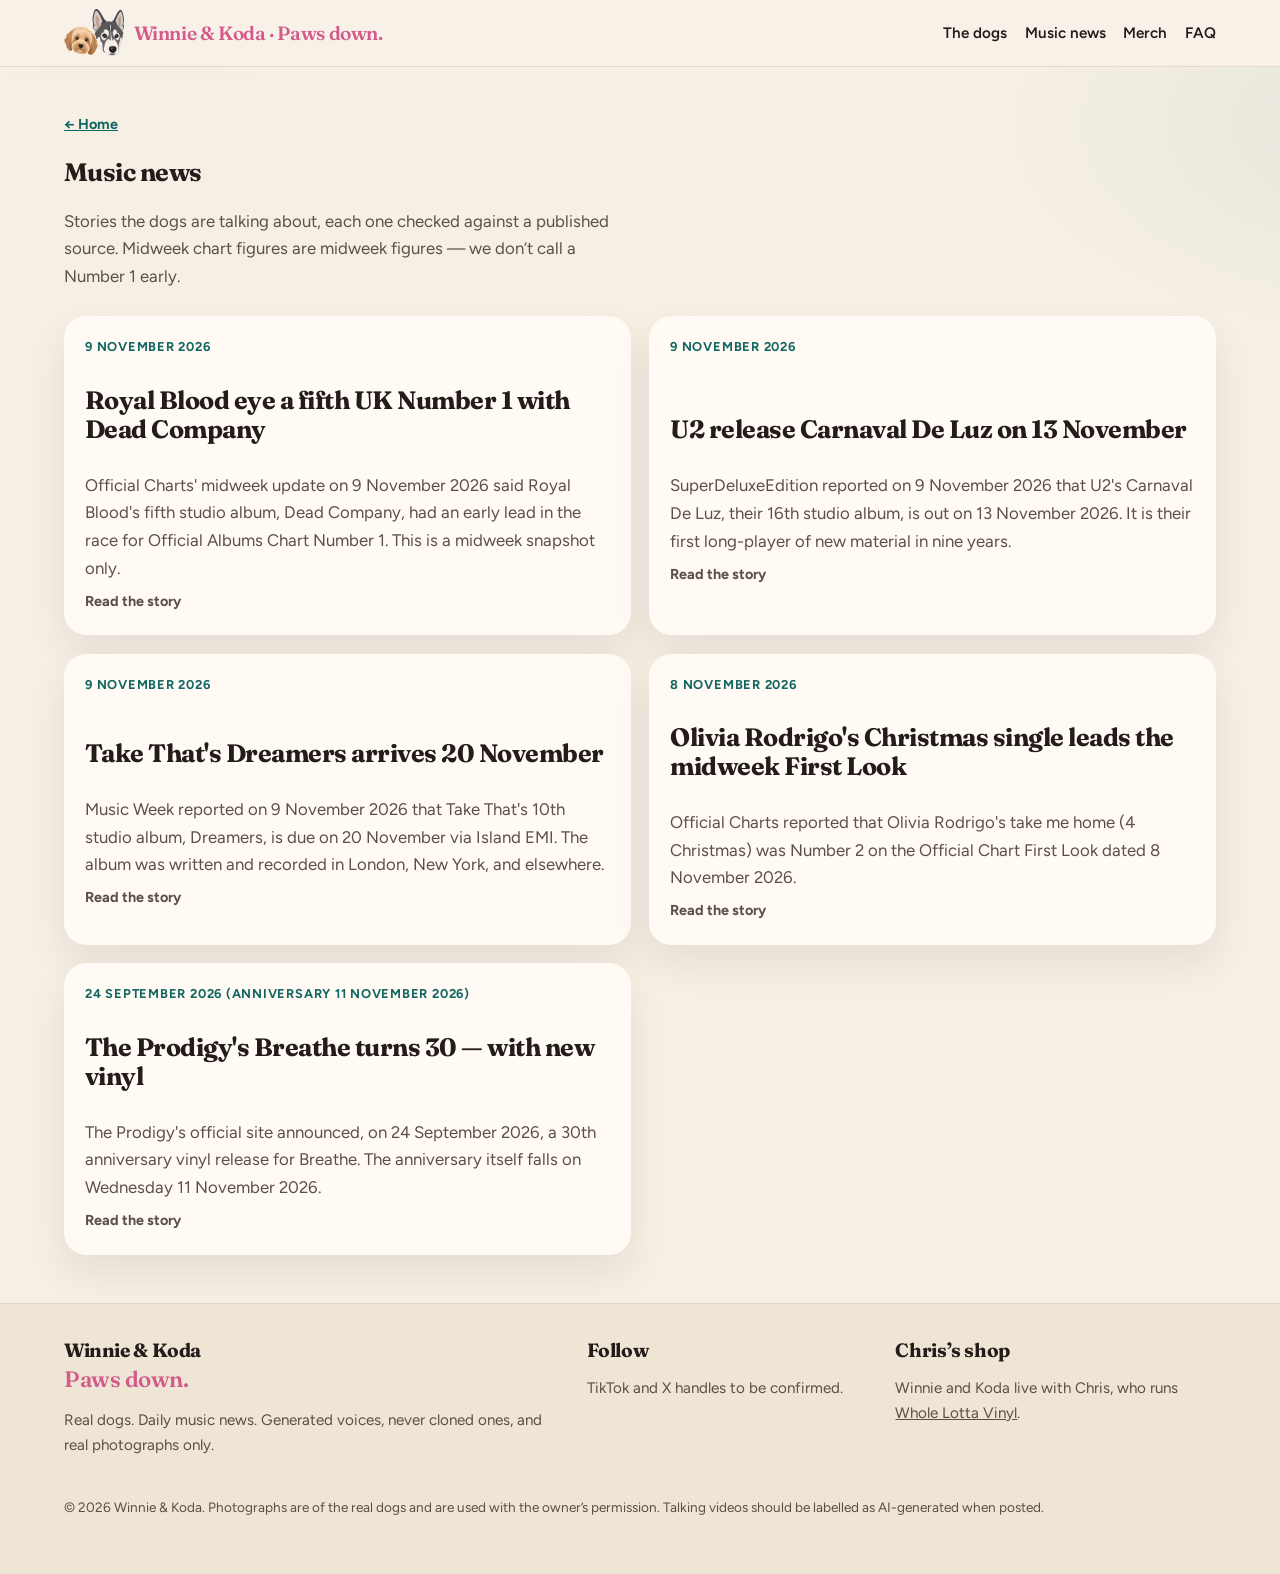
==== news/index.html @ 7cd10d4a "Add winnieandkoda.com custom domain, news index, and live-domain footer" ====
<!DOCTYPE html>
<html lang="en-GB">
<head>
  <meta charset="utf-8">
  <meta name="viewport" content="width=device-width, initial-scale=1">
  <title>Music news — Winnie & Koda</title>
  <meta name="description" content="Stories Winnie and Koda are talking about, each one checked against a published source. Paws down.">
  <link rel="canonical" href="https://winnieandkoda.com/news/">
  <meta name="robots" content="index,follow">
  <meta name="theme-color" content="#f6efe4">
  <meta property="og:type" content="website">
  <meta property="og:site_name" content="Winnie &amp; Koda">
  <meta property="og:title" content="Music news — Winnie & Koda">
  <meta property="og:description" content="Stories Winnie and Koda are talking about, each one checked against a published source. Paws down.">
  <meta property="og:url" content="https://winnieandkoda.com/news/">
  <meta property="og:image" content="https://winnieandkoda.com/images/og.jpg">
  <meta property="og:image:width" content="1200">
  <meta property="og:image:height" content="630">
  <meta property="og:locale" content="en_GB">
  <meta name="twitter:card" content="summary_large_image">
  <meta name="twitter:title" content="Music news — Winnie & Koda">
  <meta name="twitter:description" content="Stories Winnie and Koda are talking about, each one checked against a published source. Paws down.">
  <meta name="twitter:image" content="https://winnieandkoda.com/images/og.jpg">
  <link rel="icon" href="../favicon.ico" sizes="any">
  <link rel="icon" href="../images/logo/favicon-32.png" type="image/png" sizes="32x32">
  <link rel="icon" href="../images/logo/favicon-192.png" type="image/png" sizes="192x192">
  <link rel="icon" href="../images/logo/favicon-512.png" type="image/png" sizes="512x512">
  <link rel="apple-touch-icon" href="../images/logo/apple-touch-icon.png" sizes="180x180">
  <link rel="preconnect" href="https://fonts.googleapis.com">
  <link rel="preconnect" href="https://fonts.gstatic.com" crossorigin>
  <link href="https://fonts.googleapis.com/css2?family=Figtree:wght@400;600;700;800&family=Fraunces:opsz,wght@9..144,500;9..144,600;9..144,700&display=swap" rel="stylesheet">
  <link rel="stylesheet" href="../css/styles.css">
  <script type="application/ld+json">
{
  "@context": "https://schema.org",
  "@graph": [
    {
      "@type": ["Organization", "Brand"],
      "@id": "https://winnieandkoda.com/#brand",
      "name": "Winnie & Koda",
      "alternateName": "Winnie and Koda",
      "slogan": "Paws down",
      "url": "https://winnieandkoda.com/",
      "logo": "https://winnieandkoda.com/images/logo/winnie-koda-lockup.png",
      "image": "https://winnieandkoda.com/images/og.jpg"
    },
    {
      "@type": "WebSite",
      "@id": "https://winnieandkoda.com/#website",
      "url": "https://winnieandkoda.com/",
      "name": "Winnie & Koda",
      "slogan": "Paws down",
      "inLanguage": "en-GB",
      "publisher": { "@id": "https://winnieandkoda.com/#brand" }
    },
    {
      "@type": "CollectionPage",
      "@id": "https://winnieandkoda.com/news/#page",
      "url": "https://winnieandkoda.com/news/",
      "name": "Music news — Winnie & Koda",
      "description": "Stories Winnie and Koda are talking about, each one checked against a published source.",
      "isPartOf": { "@id": "https://winnieandkoda.com/#website" },
      "mainEntity": {
        "@type": "ItemList",
        "itemListElement": [
          { "@type": "ListItem", "position": 1, "url": "https://winnieandkoda.com/news/royal-blood-dead-company.html" },
          { "@type": "ListItem", "position": 2, "url": "https://winnieandkoda.com/news/u2-carnaval-de-luz.html" },
          { "@type": "ListItem", "position": 3, "url": "https://winnieandkoda.com/news/take-that-dreamers.html" },
          { "@type": "ListItem", "position": 4, "url": "https://winnieandkoda.com/news/olivia-rodrigo-take-me-home.html" },
          { "@type": "ListItem", "position": 5, "url": "https://winnieandkoda.com/news/prodigy-breathe-30.html" }
        ]
      }
    }
  ]
}
  </script>
</head>
<body>
  <a class="skip" href="#main">Skip to content</a>
  <header class="site-header">
    <div class="wrap">
      <a class="wordmark" href="../index.html"><picture><source type="image/webp" srcset="../images/logo/winnie-koda-heads-120.webp 1x, ../images/logo/winnie-koda-heads-240.webp 2x"><img class="wordmark-mark" src="../images/logo/winnie-koda-heads-120.png" srcset="../images/logo/winnie-koda-heads-240.png 2x" width="60" height="47" alt=""></picture><span class="wordmark-text">Winnie &amp; Koda <span>· Paws down.</span></span></a>
      <nav aria-label="Primary">
        <ul>
          <li><a href="../index.html#meet">The dogs</a></li>
          <li><a href="../index.html#news">Music news</a></li>
          <li><a href="../index.html#merch">Merch</a></li>
          <li><a href="../index.html#faq">FAQ</a></li>
        </ul>
      </nav>
    </div>
  </header>

  <main id="main">
    <section class="wrap" style="padding-top:2rem">
      <p class="crumb"><a href="../index.html">← Home</a></p>
      <div class="plain-head">
        <h1>Music news</h1>
        <p class="kicker">Stories the dogs are talking about, each one checked against a published source. Midweek chart figures are midweek figures — we don’t call a Number 1 early.</p>
      </div>
      <div class="news-grid">
        <a class="news-card" href="./royal-blood-dead-company.html">
          <p class="when">9 November 2026</p>
          <h2>Royal Blood eye a fifth UK Number 1 with Dead Company</h2>
          <p>Official Charts' midweek update on 9 November 2026 said Royal Blood's fifth studio album, Dead Company, had an early lead in the race for Official Albums Chart Number 1. This is a midweek snapshot only.</p>
          <p class="read">Read the story</p>
        </a>
        <a class="news-card" href="./u2-carnaval-de-luz.html">
          <p class="when">9 November 2026</p>
          <h2>U2 release Carnaval De Luz on 13 November</h2>
          <p>SuperDeluxeEdition reported on 9 November 2026 that U2's Carnaval De Luz, their 16th studio album, is out on 13 November 2026. It is their first long-player of new material in nine years.</p>
          <p class="read">Read the story</p>
        </a>
        <a class="news-card" href="./take-that-dreamers.html">
          <p class="when">9 November 2026</p>
          <h2>Take That's Dreamers arrives 20 November</h2>
          <p>Music Week reported on 9 November 2026 that Take That's 10th studio album, Dreamers, is due on 20 November via Island EMI. The album was written and recorded in London, New York, and elsewhere.</p>
          <p class="read">Read the story</p>
        </a>
        <a class="news-card" href="./olivia-rodrigo-take-me-home.html">
          <p class="when">8 November 2026</p>
          <h2>Olivia Rodrigo's Christmas single leads the midweek First Look</h2>
          <p>Official Charts reported that Olivia Rodrigo's take me home (4 Christmas) was Number 2 on the Official Chart First Look dated 8 November 2026.</p>
          <p class="read">Read the story</p>
        </a>
        <a class="news-card" href="./prodigy-breathe-30.html">
          <p class="when">24 September 2026 (anniversary 11 November 2026)</p>
          <h2>The Prodigy's Breathe turns 30 — with new vinyl</h2>
          <p>The Prodigy's official site announced, on 24 September 2026, a 30th anniversary vinyl release for Breathe. The anniversary itself falls on Wednesday 11 November 2026.</p>
          <p class="read">Read the story</p>
        </a>
      </div>
    </section>
  </main>
  <footer class="site-footer">
    <div class="wrap">
      <div class="footer-grid">
        <div>
          <h2>Winnie &amp; Koda</h2>
          <p class="tagline" style="font-size:1.4rem;margin:0 0 .5rem">Paws down.</p>
          <p class="quiet">Real dogs. Daily music news. Generated voices, never cloned ones, and real photographs only.</p>
        </div>
        <div>
          <h3>Follow</h3>
          <p class="quiet">TikTok and X handles to be confirmed.</p>
        </div>
        <div>
          <h3>Chris’s shop</h3>
          <p class="quiet">Winnie and Koda live with Chris, who runs <a href="https://www.wholelottavinyl.com/">Whole Lotta Vinyl</a>.</p>
        </div>
      </div>
      <p class="legal">© 2026 Winnie &amp; Koda. Photographs are of the real dogs and are used with the owner’s permission. Talking videos should be labelled as AI-generated when posted.</p>
    </div>
  </footer>
</body>
</html>
---- css/styles.css ----
/* Winnie & Koda — local static site. Placeholder canonical: https://winnieandkoda.com */
:root {
  --cream: #f6efe4;
  --cream-deep: #eadcc8;
  --paper: #fffaf3;
  --ink: #241c1a;
  --ink-soft: #5c4e48;
  --pink: #d45a8b;
  --pink-deep: #b34470;
  --pink-soft: #f6d7e4;
  --teal: #1c7d78;
  --teal-deep: #146662;
  --teal-soft: #d3ece9;
  --rule: #e4d5c3;
  --shadow: 0 18px 40px rgba(36, 28, 26, 0.08);
  --serif: "Fraunces", "Iowan Old Style", "Palatino Linotype", Palatino, Georgia, serif;
  --sans: "Figtree", "Source Sans 3", "Segoe UI", sans-serif;
  --max: 72rem;
  --radius: 1.4rem;
}

*, *::before, *::after { box-sizing: border-box; }
html { scroll-behavior: smooth; }
body {
  margin: 0;
  background:
    radial-gradient(1200px 500px at 10% -10%, rgba(212, 90, 139, 0.08), transparent 50%),
    radial-gradient(900px 480px at 110% 8%, rgba(28, 125, 120, 0.08), transparent 46%),
    var(--cream);
  color: var(--ink);
  font-family: var(--sans);
  font-size: 1.05rem;
  line-height: 1.65;
}

img { max-width: 100%; height: auto; display: block; }
a { color: var(--teal-deep); }
a:hover { color: var(--pink-deep); }
h1, h2, h3, .wordmark, .tagline {
  font-family: var(--serif);
  font-optical-sizing: auto;
  letter-spacing: -0.02em;
  line-height: 1.15;
}

.skip {
  position: absolute;
  left: 1rem;
  top: -4rem;
  background: var(--ink);
  color: var(--paper);
  padding: 0.6rem 1rem;
  border-radius: 999px;
  z-index: 20;
}
.skip:focus { top: 1rem; }

.wrap {
  width: min(var(--max), calc(100% - 2rem));
  margin-inline: auto;
}

/* Header */
.site-header {
  position: sticky;
  top: 0;
  z-index: 10;
  backdrop-filter: blur(14px);
  background: color-mix(in srgb, var(--cream) 86%, white);
  border-bottom: 1px solid color-mix(in srgb, var(--rule) 80%, transparent);
}
.site-header .wrap {
  display: flex;
  align-items: center;
  justify-content: space-between;
  gap: 1rem;
  min-height: 4.1rem;
}
.wordmark {
  color: inherit;
  text-decoration: none;
  font-weight: 600;
  font-size: 1.2rem;
}
.wordmark span { color: var(--pink); }
nav ul {
  display: flex;
  flex-wrap: wrap;
  gap: 0.4rem 1.1rem;
  list-style: none;
  margin: 0;
  padding: 0;
}
nav a {
  color: var(--ink);
  text-decoration: none;
  font-weight: 600;
  font-size: 0.95rem;
}
nav a:hover { color: var(--pink-deep); }

/* Hero */
.hero {
  display: grid;
  grid-template-columns: 1.05fr 0.95fr;
  gap: 3rem;
  align-items: center;
  padding: 3.4rem 0 3rem;
}
.eyebrow {
  display: inline-block;
  font-weight: 700;
  font-size: 0.78rem;
  letter-spacing: 0.14em;
  text-transform: uppercase;
  color: var(--teal-deep);
  margin-bottom: 0.8rem;
}
.hero h1 {
  font-size: clamp(2.8rem, 6vw, 5rem);
  margin: 0 0 0.35rem;
  font-weight: 600;
}
.tagline {
  margin: 0 0 1.1rem;
  font-size: clamp(1.8rem, 3.6vw, 2.6rem);
  color: var(--pink);
  font-weight: 600;
}
.lede { font-size: 1.15rem; color: var(--ink-soft); max-width: 38rem; }
.voices {
  display: grid;
  gap: 0.75rem;
  margin: 1.4rem 0 1.6rem;
}
.line {
  display: grid;
  grid-template-columns: auto 1fr;
  gap: 0.75rem;
  align-items: start;
}
.who {
  display: inline-block;
  border-radius: 999px;
  padding: 0.15rem 0.7rem;
  font-size: 0.78rem;
  font-weight: 800;
  letter-spacing: 0.04em;
  text-transform: uppercase;
  color: var(--paper);
  margin-top: 0.2rem;
}
.who.winnie { background: var(--pink); }
.who.koda { background: var(--teal); }
.line p { margin: 0; font-family: var(--serif); font-size: 1.15rem; }

.cta-row { display: flex; flex-wrap: wrap; gap: 0.7rem; }
.btn {
  display: inline-flex;
  align-items: center;
  justify-content: center;
  text-decoration: none;
  border-radius: 999px;
  padding: 0.7rem 1.15rem;
  font-weight: 700;
  border: 2px solid var(--ink);
  color: var(--ink);
  background: var(--paper);
}
.btn:hover { background: var(--ink); color: var(--paper); }
.btn.primary { background: var(--ink); color: var(--paper); }
.btn.primary:hover { background: var(--pink-deep); border-color: var(--pink-deep); }
.btn.ghost { background: transparent; }

.hero-photo {
  margin: 0;
  border-radius: calc(var(--radius) + 0.4rem);
  overflow: hidden;
  box-shadow: var(--shadow);
  background: var(--cream-deep);
}
.hero-photo img {
  width: 100%;
  aspect-ratio: 3 / 4;
  object-fit: cover;
  object-position: center 18%;
}
.hero-photo figcaption {
  font-size: 0.82rem;
  color: var(--ink-soft);
  padding: 0.7rem 1rem 0.9rem;
}

/* Sections */
section { padding: 3rem 0; }
.section-head {
  display: grid;
  grid-template-columns: 1.1fr 0.9fr;
  gap: 2rem;
  align-items: end;
  margin-bottom: 1.8rem;
}
.section-head h2, .plain-head h2 {
  font-size: clamp(2rem, 4vw, 3rem);
  margin: 0 0 0.4rem;
}
.kicker { margin: 0; color: var(--ink-soft); max-width: 36rem; }
.plain-head { margin-bottom: 1.6rem; }

.photo-panel {
  margin: 0;
  border-radius: var(--radius);
  overflow: hidden;
  box-shadow: var(--shadow);
  background: var(--paper);
}
.photo-panel img {
  width: 100%;
  aspect-ratio: 4 / 5;
  object-fit: cover;
  object-position: center 20%;
}
.photo-panel figcaption {
  font-size: 0.82rem;
  color: var(--ink-soft);
  padding: 0.65rem 0.9rem 0.85rem;
}

/* Meet */
.dog-grid {
  display: grid;
  grid-template-columns: 1fr 1fr;
  gap: 1.25rem;
  margin-top: 1.5rem;
}
.dog-card {
  background: var(--paper);
  border-radius: var(--radius);
  overflow: hidden;
  box-shadow: var(--shadow);
  border-top: 8px solid var(--pink);
}
.dog-card.koda { border-top-color: var(--teal); }
.dog-card img {
  width: 100%;
  aspect-ratio: 4 / 5;
  object-fit: cover;
  object-position: center 18%;
}
.dog-card .copy { padding: 1.15rem 1.2rem 1.4rem; }
.dog-card h3 { margin: 0 0 0.15rem; font-size: 1.8rem; }
.role { margin: 0 0 0.8rem; font-weight: 700; color: var(--pink-deep); }
.dog-card.koda .role { color: var(--teal-deep); }
.dog-card p { margin: 0 0 0.8rem; }
.dog-card p:last-child { margin-bottom: 0; }

.about-box {
  margin-top: 1.5rem;
  background: var(--paper);
  border: 1px solid var(--rule);
  border-radius: var(--radius);
  padding: 1.2rem 1.3rem;
}
.about-box h3 { margin: 0 0 0.5rem; font-size: 1.3rem; }
.about-box p { margin: 0; color: var(--ink-soft); }

/* News */
.news-grid {
  display: grid;
  grid-template-columns: repeat(2, 1fr);
  gap: 1.15rem;
}
.news-card {
  background: var(--paper);
  border-radius: var(--radius);
  padding: 1.2rem 1.25rem 1.3rem;
  box-shadow: var(--shadow);
  display: flex;
  flex-direction: column;
  gap: 0.45rem;
  text-decoration: none;
  color: inherit;
  border: 1px solid transparent;
}
.news-card:hover { border-color: var(--teal); color: inherit; }
.news-card .when {
  font-size: 0.8rem;
  font-weight: 700;
  letter-spacing: 0.06em;
  text-transform: uppercase;
  color: var(--teal-deep);
}
.news-card h3 { margin: 0; font-size: 1.45rem; }
.news-card p { margin: 0; color: var(--ink-soft); flex: 1; }
.source, .read {
  font-size: 0.9rem;
  font-weight: 700;
}
.news-feature {
  display: grid;
  grid-template-columns: 0.9fr 1.1fr;
  gap: 1.25rem;
  margin-bottom: 1.25rem;
  background: var(--paper);
  border-radius: calc(var(--radius) + 0.2rem);
  overflow: hidden;
  box-shadow: var(--shadow);
}
.news-feature img {
  width: 100%;
  height: 100%;
  min-height: 16rem;
  object-fit: cover;
  object-position: center 30%;
}
.news-feature .copy { padding: 1.4rem 1.4rem 1.5rem; }
.news-feature h3 { margin: 0.2rem 0 0.6rem; font-size: 1.85rem; }

/* Merch */
.merch-grid {
  display: grid;
  grid-template-columns: repeat(4, 1fr);
  gap: 1rem;
}
.merch-card {
  background: var(--paper);
  border-radius: var(--radius);
  padding: 1.2rem 1rem 1.15rem;
  text-align: center;
  box-shadow: var(--shadow);
  min-height: 10.5rem;
  display: flex;
  flex-direction: column;
  justify-content: center;
  gap: 0.35rem;
}
.merch-card h3 { margin: 0; font-size: 1.35rem; }
.soon {
  display: inline-block;
  margin: 0 auto;
  background: var(--pink-soft);
  color: var(--pink-deep);
  font-weight: 800;
  font-size: 0.75rem;
  letter-spacing: 0.08em;
  text-transform: uppercase;
  border-radius: 999px;
  padding: 0.2rem 0.6rem;
}
.merch-card p { margin: 0; color: var(--ink-soft); }

/* FAQ + socials */
.faq { display: grid; gap: 0.7rem; }
.faq details {
  background: var(--paper);
  border-radius: 1rem;
  padding: 0.85rem 1.1rem;
  border: 1px solid var(--rule);
}
.faq summary {
  font-family: var(--serif);
  font-weight: 600;
  font-size: 1.15rem;
  cursor: pointer;
}
.faq details p { margin: 0.6rem 0 0.2rem; color: var(--ink-soft); }

.socials {
  display: grid;
  grid-template-columns: 1fr 1fr;
  gap: 1rem;
}
.social-card {
  background: var(--paper);
  border-radius: var(--radius);
  padding: 1.3rem 1.2rem;
  box-shadow: var(--shadow);
}
.social-card h3 { margin: 0 0 0.35rem; }
.muted { color: var(--ink-soft); margin: 0; }

/* Article pages */
.article {
  padding: 2.4rem 0 3rem;
  display: grid;
  grid-template-columns: 1.15fr 0.85fr;
  gap: 2rem;
  align-items: start;
}
.article header h1 {
  font-size: clamp(2rem, 4.4vw, 3.3rem);
  margin: 0.3rem 0 0.8rem;
}
.article .meta { color: var(--ink-soft); margin: 0 0 1rem; }
.article-body { max-width: 42rem; }
.article-body p { margin: 0 0 1rem; }
.crumb { font-size: 0.9rem; font-weight: 700; text-decoration: none; }

/* Footer */
.site-footer {
  border-top: 1px solid var(--rule);
  padding: 2.2rem 0 2.6rem;
  background: color-mix(in srgb, var(--cream-deep) 55%, var(--cream));
}
.footer-grid {
  display: grid;
  grid-template-columns: 1.4fr 0.8fr 0.9fr;
  gap: 1.5rem;
}
.site-footer h2, .site-footer h3 {
  margin: 0 0 0.4rem;
  font-size: 1.2rem;
}
.quiet { color: var(--ink-soft); font-size: 0.95rem; }
.quiet a { color: var(--ink-soft); }
.legal { margin-top: 1.4rem; font-size: 0.85rem; color: var(--ink-soft); }

@media (max-width: 900px) {
  .hero, .section-head, .news-feature, .article, .footer-grid, .dog-grid, .socials {
    grid-template-columns: 1fr;
  }
  .merch-grid, .news-grid { grid-template-columns: 1fr 1fr; }
  .hero { padding-top: 1.8rem; gap: 1.5rem; }
  .hero-photo { order: -1; max-width: 28rem; }
}
@media (max-width: 620px) {
  .merch-grid, .news-grid { grid-template-columns: 1fr; }
  nav ul { gap: 0.3rem 0.8rem; }
}

/* Logo (added 11 Nov 2026) */
.wordmark { display: inline-flex; align-items: center; gap: 0.6rem; }
.wordmark picture { display: block; line-height: 0; }
.wordmark-mark { width: 60px; height: auto; display: block; }
.hero-logo { margin: 0 0 1rem; line-height: 0; }
.hero-logo img { width: min(440px, 100%); height: auto; display: block; }
.visually-hidden {
  position: absolute !important; width: 1px; height: 1px; padding: 0; margin: -1px;
  overflow: hidden; clip: rect(0 0 0 0); white-space: nowrap; border: 0;
}
@media (max-width: 900px) {
  .hero-logo img { width: min(360px, 78vw); margin-inline: auto; }
  .hero-logo { display: flex; justify-content: center; }
}
@media (max-width: 560px) {
  .wordmark-mark { width: 46px; }
  .wordmark-text span { display: none; }
}
@media (max-width: 900px) {
  .hero-photo { order: 1; }
}
@media (max-width: 560px) {
  .wordmark { gap: 0.45rem; }
  .wordmark-text { white-space: nowrap; font-size: 1.05rem; }
}
.wordmark picture { flex-shrink: 0; }
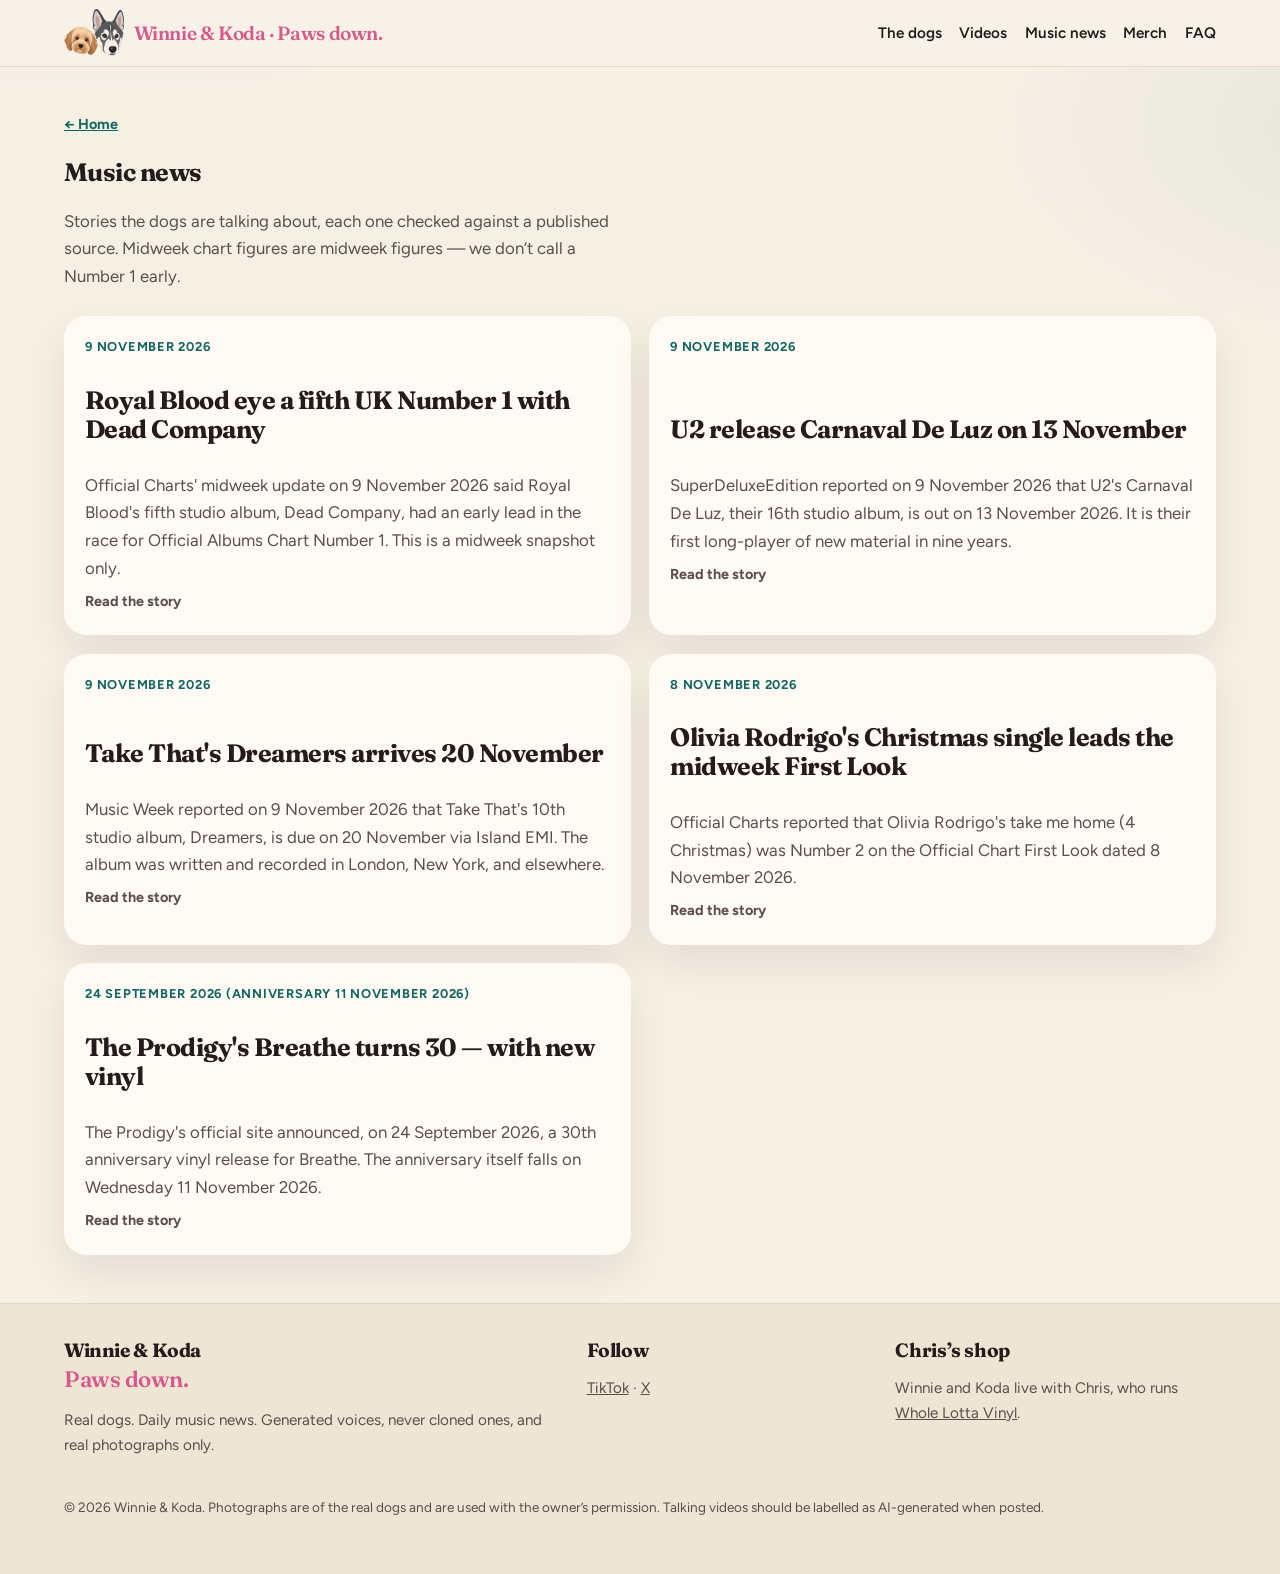
==== commit 1ff73356: "Add TikTok and X links to the 404 and news pages" ====
--- a/news/index.html
+++ b/news/index.html
@@ -83,6 +83,7 @@
       <nav aria-label="Primary">
         <ul>
           <li><a href="../index.html#meet">The dogs</a></li>
+          <li><a href="../index.html#videos">Videos</a></li>
           <li><a href="../index.html#news">Music news</a></li>
           <li><a href="../index.html#merch">Merch</a></li>
           <li><a href="../index.html#faq">FAQ</a></li>
@@ -142,7 +143,7 @@
         </div>
         <div>
           <h3>Follow</h3>
-          <p class="quiet">TikTok and X handles to be confirmed.</p>
+          <p class="quiet"><a href="https://www.tiktok.com/@winnie_and_koda">TikTok</a> · <a href="https://x.com/winnieandkoda">X</a></p>
         </div>
         <div>
           <h3>Chris’s shop</h3>
--- a/css/styles.css
+++ b/css/styles.css
@@ -454,3 +454,88 @@
   .wordmark-text { white-space: nowrap; font-size: 1.05rem; }
 }
 .wordmark picture { flex-shrink: 0; }
+
+
+/* Latest videos (added 12 Nov 2026) */
+.video-grid {
+  display: grid;
+  grid-template-columns: repeat(auto-fit, minmax(16.5rem, 1fr));
+  gap: 1.15rem;
+}
+.video-card {
+  background: var(--paper);
+  border-radius: var(--radius);
+  overflow: hidden;
+  box-shadow: var(--shadow);
+  display: flex;
+  flex-direction: column;
+}
+.video-frame {
+  background: var(--cream-deep);
+  aspect-ratio: 9 / 16;
+  overflow: hidden;
+}
+.video-frame video {
+  display: block;
+  width: 100%;
+  height: 100%;
+  aspect-ratio: 9 / 16;
+  object-fit: cover;
+  background: var(--cream-deep);
+}
+.video-card .copy {
+  padding: 1.1rem 1.15rem 1.25rem;
+  display: flex;
+  flex-direction: column;
+  gap: 0.4rem;
+  flex: 1;
+}
+.video-card .when {
+  font-size: 0.8rem;
+  font-weight: 700;
+  letter-spacing: 0.06em;
+  text-transform: uppercase;
+  color: var(--teal-deep);
+  margin: 0;
+}
+.video-card h3 { margin: 0; font-size: 1.35rem; }
+.video-card .copy > p { margin: 0; color: var(--ink-soft); }
+.video-card .source { margin-top: auto; padding-top: 0.35rem; }
+@media (max-width: 620px) {
+  .video-grid { grid-template-columns: 1fr; max-width: 24rem; margin-inline: auto; }
+}
+
+
+/* Puppy Koda gallery (added 12 Nov 2026) */
+.puppy-grid {
+  display: grid;
+  grid-template-columns: repeat(4, 1fr);
+  gap: 0.75rem;
+}
+.puppy-grid figure {
+  margin: 0;
+  border-radius: var(--radius);
+  overflow: hidden;
+  box-shadow: var(--shadow);
+  background: var(--cream-deep);
+}
+.puppy-grid img {
+  width: 100%;
+  height: 100%;
+  aspect-ratio: 3 / 4;
+  object-fit: cover;
+  object-position: center 20%;
+}
+.puppy-grid .landscape {
+  grid-column: span 2;
+}
+.puppy-grid .landscape img {
+  aspect-ratio: 4 / 3;
+  object-position: center;
+}
+@media (max-width: 900px) {
+  .puppy-grid { grid-template-columns: repeat(2, 1fr); }
+}
+@media (max-width: 620px) {
+  .puppy-grid { gap: 0.55rem; }
+}
